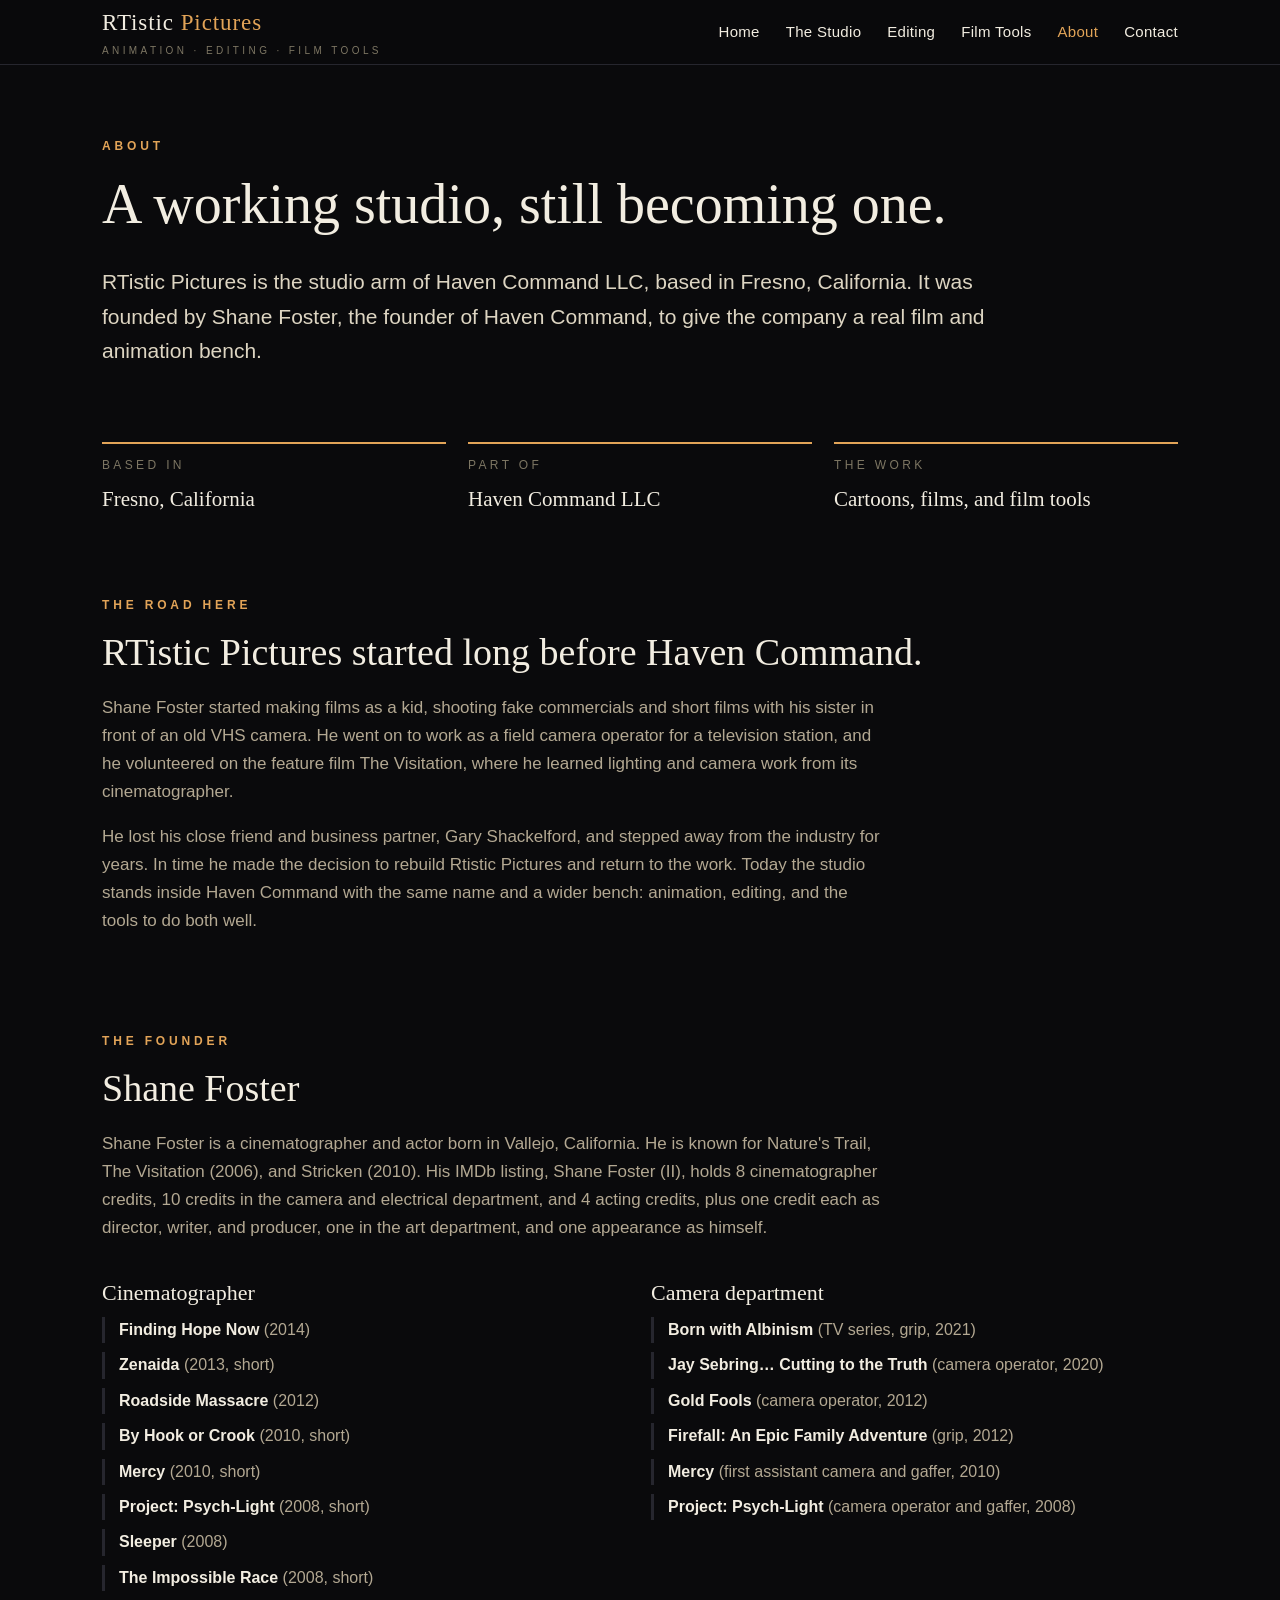
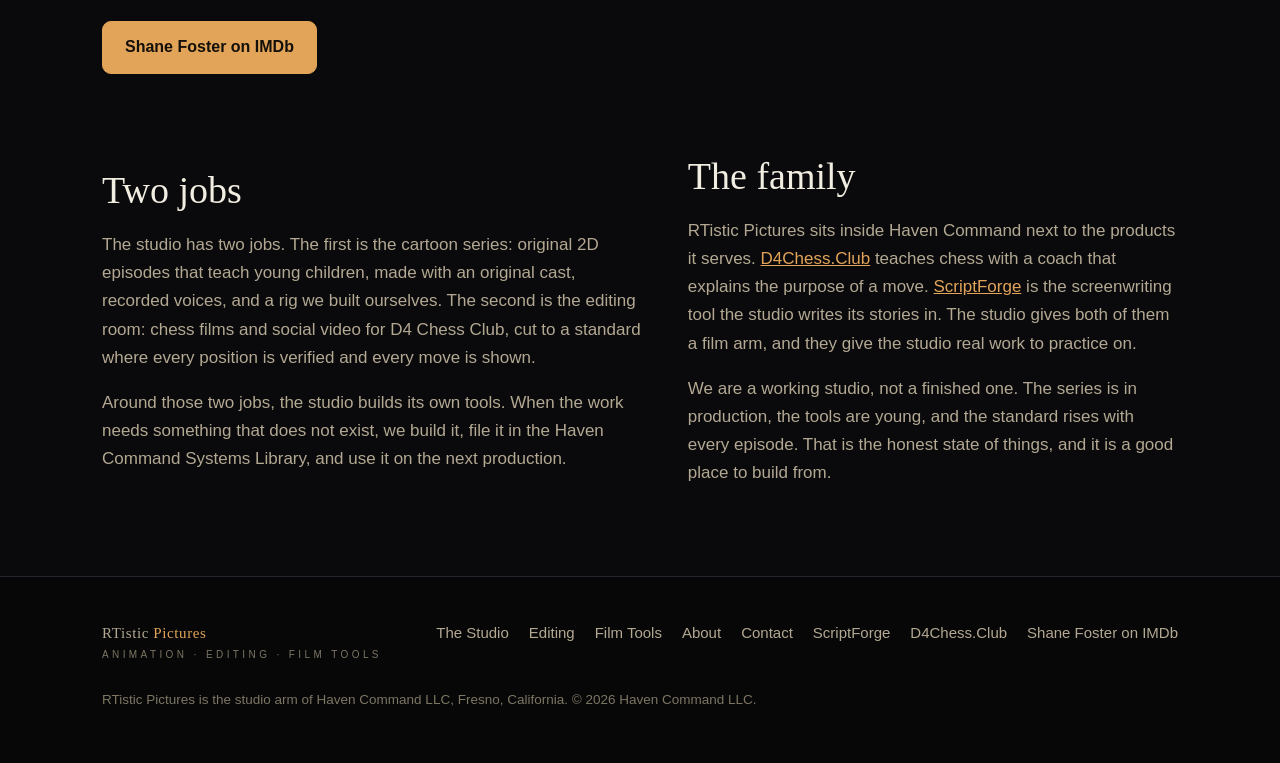
==== about.html @ b735fe20 "RTistic Pictures studio site: home, studio, editing, film tools, about (with IMDb section), contact;" ====
<!DOCTYPE html>
<html lang="en">
<head>
<meta charset="utf-8">
<meta name="viewport" content="width=device-width, initial-scale=1">
<title>About — RTistic Pictures</title>
<meta name="description" content="RTistic Pictures is the animation and editing studio of Haven Command LLC, based in Fresno, California. The studio makes a learning cartoon series for children, chess films, and its own film tools.">
<link rel="stylesheet" href="assets/css/style.css">
</head>
<body>

<header class="site-header">
  <div class="wrap">
    <a class="wordmark" href="index.html">RTistic <b>Pictures</b><small>Animation · Editing · Film Tools</small></a>
    <button class="nav-toggle" aria-label="Open menu" aria-expanded="false">☰</button>
    <nav class="main-nav" aria-label="Main">
      <a href="index.html">Home</a>
      <a href="studio.html">The Studio</a>
      <a href="editing.html">Editing</a>
      <a href="tools.html">Film Tools</a>
      <a href="about.html" aria-current="page">About</a>
      <a href="contact.html">Contact</a>
    </nav>
  </div>
</header>

<main>
  <section class="block" style="padding-bottom:36px">
    <div class="wrap">
      <p class="kicker">About</p>
      <h1>A working studio, still becoming one.</h1>
      <p class="lede">RTistic Pictures is the studio arm of Haven Command LLC, based in Fresno, California. It was founded by Shane Foster, the founder of Haven Command, to give the company a real film and animation bench.</p>
    </div>
  </section>

  <section class="block" style="padding-top:16px">
    <div class="wrap">
      <div class="facts">
        <div class="fact"><p class="k">Based in</p><p class="v">Fresno, California</p></div>
        <div class="fact"><p class="k">Part of</p><p class="v">Haven Command LLC</p></div>
        <div class="fact"><p class="k">The work</p><p class="v">Cartoons, films, and film tools</p></div>
      </div>
    </div>
  </section>

  <section class="block" style="padding-top:8px">
    <div class="wrap">
      <p class="kicker">The Road Here</p>
      <h2>RTistic Pictures started long before Haven Command.</h2>
      <p class="mute" style="max-width:46em">Shane Foster started making films as a kid, shooting fake commercials and short films with his sister in front of an old VHS camera. He went on to work as a field camera operator for a television station, and he volunteered on the feature film The Visitation, where he learned lighting and camera work from its cinematographer.</p>
      <p class="mute" style="max-width:46em">He lost his close friend and business partner, Gary Shackelford, and stepped away from the industry for years. In time he made the decision to rebuild Rtistic Pictures and return to the work. Today the studio stands inside Haven Command with the same name and a wider bench: animation, editing, and the tools to do both well.</p>
    </div>
  </section>

  <section class="block" style="padding-top:8px">
    <div class="wrap">
      <p class="kicker">The Founder</p>
      <h2>Shane Foster</h2>
      <p class="mute" style="max-width:46em">Shane Foster is a cinematographer and actor born in Vallejo, California. He is known for Nature's Trail, The Visitation (2006), and Stricken (2010). His IMDb listing, Shane Foster (II), holds 8 cinematographer credits, 10 credits in the camera and electrical department, and 4 acting credits, plus one credit each as director, writer, and producer, one in the art department, and one appearance as himself.</p>
      <div class="grid c2" style="margin-top:38px">
        <div>
          <h3>Cinematographer</h3>
          <ul class="credits">
            <li><b>Finding Hope Now</b> (2014)</li>
            <li><b>Zenaida</b> (2013, short)</li>
            <li><b>Roadside Massacre</b> (2012)</li>
            <li><b>By Hook or Crook</b> (2010, short)</li>
            <li><b>Mercy</b> (2010, short)</li>
            <li><b>Project: Psych-Light</b> (2008, short)</li>
            <li><b>Sleeper</b> (2008)</li>
            <li><b>The Impossible Race</b> (2008, short)</li>
          </ul>
        </div>
        <div>
          <h3>Camera department</h3>
          <ul class="credits">
            <li><b>Born with Albinism</b> (TV series, grip, 2021)</li>
            <li><b>Jay Sebring… Cutting to the Truth</b> (camera operator, 2020)</li>
            <li><b>Gold Fools</b> (camera operator, 2012)</li>
            <li><b>Firefall: An Epic Family Adventure</b> (grip, 2012)</li>
            <li><b>Mercy</b> (first assistant camera and gaffer, 2010)</li>
            <li><b>Project: Psych-Light</b> (camera operator and gaffer, 2008)</li>
          </ul>
        </div>
      </div>
      <div class="hero-actions">
        <a class="btn" href="https://www.imdb.com/name/nm1895702/">Shane Foster on IMDb</a>
      </div>
    </div>
  </section>

  <section class="block" style="padding-top:8px">
    <div class="wrap split">
      <div>
        <h2>Two jobs</h2>
        <p class="mute">The studio has two jobs. The first is the cartoon series: original 2D episodes that teach young children, made with an original cast, recorded voices, and a rig we built ourselves. The second is the editing room: chess films and social video for D4 Chess Club, cut to a standard where every position is verified and every move is shown.</p>
        <p class="mute">Around those two jobs, the studio builds its own tools. When the work needs something that does not exist, we build it, file it in the Haven Command Systems Library, and use it on the next production.</p>
      </div>
      <div>
        <h2>The family</h2>
        <p class="mute">RTistic Pictures sits inside Haven Command next to the products it serves. <a href="https://d4chess.club">D4Chess.Club</a> teaches chess with a coach that explains the purpose of a move. <a href="https://scriptforgeai.studio">ScriptForge</a> is the screenwriting tool the studio writes its stories in. The studio gives both of them a film arm, and they give the studio real work to practice on.</p>
        <p class="mute">We are a working studio, not a finished one. The series is in production, the tools are young, and the standard rises with every episode. That is the honest state of things, and it is a good place to build from.</p>
      </div>
    </div>
  </section>
</main>

<footer class="site-footer">
  <div class="wrap">
    <div class="cols">
      <a class="wordmark" href="index.html">RTistic <b>Pictures</b><small>Animation · Editing · Film Tools</small></a>
      <nav aria-label="Footer">
        <a href="studio.html">The Studio</a>
        <a href="editing.html">Editing</a>
        <a href="tools.html">Film Tools</a>
        <a href="about.html">About</a>
        <a href="contact.html">Contact</a>
        <a href="https://scriptforgeai.studio">ScriptForge</a>
        <a href="https://d4chess.club">D4Chess.Club</a>
        <a href="https://www.imdb.com/name/nm1895702/">Shane Foster on IMDb</a>
      </nav>
    </div>
    <p class="fine">RTistic Pictures is the studio arm of Haven Command LLC, Fresno, California. © <span data-year>2026</span> Haven Command LLC.</p>
  </div>
</footer>

<script src="assets/js/main.js"></script>
</body>
</html>
---- assets/css/style.css ----
/* RTistic Pictures — static site styles. No build step. */
:root{
  --bg:#0a0a0c;
  --bg2:#101014;
  --panel:#141419;
  --panel-line:#26262e;
  --ink:#f2ede1;
  --mute:#b3a892;
  --faint:#7d7663;
  --amber:#e2a458;
  --amber-deep:#b97f36;
  --paper:#e8e8e8;
  --serif:Georgia,'Iowan Old Style','Times New Roman',serif;
  --sans:-apple-system,BlinkMacSystemFont,'Segoe UI',Roboto,Helvetica,Arial,sans-serif;
}
*{box-sizing:border-box}
html{scroll-behavior:smooth}
body{
  margin:0;background:var(--bg);color:var(--ink);
  font-family:var(--sans);font-size:17px;line-height:1.65;
  -webkit-font-smoothing:antialiased;
}
img{max-width:100%;display:block}
a{color:var(--amber)}
a:hover{color:#f0bc77}
.wrap{max-width:1120px;margin:0 auto;padding:0 22px}

/* Header */
.site-header{
  position:sticky;top:0;z-index:50;
  background:rgba(10,10,12,.92);backdrop-filter:blur(8px);
  border-bottom:1px solid var(--panel-line);
}
.site-header .wrap{display:flex;align-items:center;justify-content:space-between;min-height:64px;gap:16px}
.wordmark{
  font-family:var(--serif);font-size:23px;letter-spacing:.04em;color:var(--ink);
  text-decoration:none;white-space:nowrap;
}
.wordmark b{color:var(--amber);font-weight:normal}
.wordmark small{
  display:block;font-family:var(--sans);font-size:10px;letter-spacing:.34em;
  color:var(--faint);text-transform:uppercase;margin-top:1px;
}
.main-nav{display:flex;gap:26px;align-items:center}
.main-nav a{
  color:var(--ink);text-decoration:none;font-size:15px;letter-spacing:.02em;padding:6px 0;
}
.main-nav a:hover,.main-nav a[aria-current="page"]{color:var(--amber)}
.nav-toggle{
  display:none;background:none;border:1px solid var(--panel-line);border-radius:8px;
  color:var(--ink);font-size:20px;line-height:1;padding:8px 12px;cursor:pointer;
}
@media (max-width:760px){
  .nav-toggle{display:block}
  .main-nav{
    display:none;position:absolute;left:0;right:0;top:64px;flex-direction:column;align-items:stretch;
    background:var(--bg2);border-bottom:1px solid var(--panel-line);padding:10px 22px 16px;gap:2px;
  }
  .main-nav.open{display:flex}
  .main-nav a{padding:10px 0;border-bottom:1px solid #1c1c22}
  .main-nav a:last-child{border-bottom:none}
}

/* Type */
h1,h2,h3{font-family:var(--serif);font-weight:normal;line-height:1.18;margin:0 0 .5em}
h1{font-size:clamp(34px,5.4vw,56px)}
h2{font-size:clamp(27px,3.6vw,38px)}
h3{font-size:22px}
.kicker{
  font-size:12px;letter-spacing:.32em;text-transform:uppercase;color:var(--amber);
  margin:0 0 14px;font-weight:600;
}
.lede{font-size:clamp(18px,2.2vw,21px);color:#ddd5c2;max-width:44em}
.mute{color:var(--mute)}
.small{font-size:14px;color:var(--mute)}

/* Hero */
.hero{
  position:relative;overflow:hidden;border-bottom:1px solid var(--panel-line);
  background:#000;
}
.hero img.bg{
  position:absolute;inset:0;width:100%;height:100%;object-fit:cover;opacity:.62;
}
.hero .shade{
  position:absolute;inset:0;
  background:linear-gradient(90deg,rgba(5,5,7,.88) 0%,rgba(5,5,7,.62) 46%,rgba(5,5,7,.18) 100%),
             linear-gradient(0deg,rgba(10,10,12,1) 0%,rgba(10,10,12,0) 30%);
}
.hero .wrap{position:relative;padding:96px 22px 88px}
.hero h1{max-width:12em}
.hero .lede{max-width:36em}
.hero-actions{display:flex;gap:14px;flex-wrap:wrap;margin-top:30px}

/* Buttons */
.btn{
  display:inline-block;text-decoration:none;font-size:16px;padding:12px 22px;border-radius:9px;
  border:1px solid var(--amber);color:#14100a;background:var(--amber);font-weight:600;
}
.btn:hover{background:#f0bc77;color:#14100a}
.btn.ghost{background:transparent;color:var(--amber)}
.btn.ghost:hover{background:rgba(226,164,88,.12);color:#f0bc77}

/* Sections and cards */
section.block{padding:72px 0}
section.block.alt{background:var(--bg2);border-top:1px solid var(--panel-line);border-bottom:1px solid var(--panel-line)}
.section-head{max-width:46em;margin-bottom:38px}
.grid{display:grid;gap:22px}
.grid.c3{grid-template-columns:repeat(3,1fr)}
.grid.c2{grid-template-columns:repeat(2,1fr)}
.grid.c4{grid-template-columns:repeat(4,1fr)}
@media (max-width:900px){.grid.c3,.grid.c4{grid-template-columns:repeat(2,1fr)}}
@media (max-width:580px){.grid.c3,.grid.c2,.grid.c4{grid-template-columns:1fr}}
.card{
  background:var(--panel);border:1px solid var(--panel-line);border-radius:14px;overflow:hidden;
  display:flex;flex-direction:column;
}
.card .art{aspect-ratio:4/3;overflow:hidden;background:#000}
.card .art img{width:100%;height:100%;object-fit:cover}
.card .body{padding:22px 22px 24px;display:flex;flex-direction:column;gap:8px;flex:1}
.card h3{margin:0}
.card p{margin:0;color:var(--mute);font-size:16px}
.card .more{margin-top:auto;padding-top:10px;font-size:15px}
.cast-card .art{aspect-ratio:3/4;background:var(--paper)}
.cast-card .art img{object-fit:contain}
.thumb-card .art{aspect-ratio:9/16;max-height:520px}
.thumb-card .art img{object-fit:cover;object-position:top}
.point{
  border-left:3px solid var(--amber);padding:4px 0 4px 20px;
}
.point h3{margin-bottom:6px}
.point p{margin:0;color:var(--mute)}
.steps{counter-reset:step;display:grid;gap:18px}
.step{
  display:flex;gap:18px;background:var(--panel);border:1px solid var(--panel-line);
  border-radius:12px;padding:20px 22px;align-items:flex-start;
}
.step .n{
  counter-increment:step;font-family:var(--serif);font-size:26px;color:var(--amber);
  min-width:38px;line-height:1.2;
}
.step .n::before{content:counter(step)}
.step p{margin:0;color:var(--mute)}
.step p b{color:var(--ink);font-weight:600}
.status{
  display:inline-block;font-size:12.5px;letter-spacing:.08em;text-transform:uppercase;
  color:var(--amber);border:1px solid var(--amber-deep);border-radius:999px;padding:3px 11px;margin-top:12px;
}
.facts{display:grid;grid-template-columns:repeat(3,1fr);gap:22px}
@media (max-width:760px){.facts{grid-template-columns:1fr}}
.fact{border-top:2px solid var(--amber);padding-top:12px}
.fact .k{font-size:12px;letter-spacing:.28em;text-transform:uppercase;color:var(--faint);margin:0 0 6px}
.fact .v{font-family:var(--serif);font-size:21px;margin:0}

.credits{list-style:none;margin:6px 0 0;padding:0;display:grid;gap:9px}
.credits li{color:var(--mute);font-size:16px;border-left:3px solid var(--panel-line);padding-left:14px}
.credits li b{color:var(--ink);font-weight:600}

/* Forms */
form.tool-form{display:grid;gap:16px;max-width:640px}
form.tool-form label{display:grid;gap:6px;font-size:15px;color:var(--ink)}
form.tool-form input,form.tool-form textarea{
  background:#0d0d10;border:1px solid var(--panel-line);border-radius:9px;color:var(--ink);
  font:inherit;font-size:16px;padding:11px 13px;width:100%;
}
form.tool-form textarea{min-height:110px;resize:vertical}
form.tool-form input:focus,form.tool-form textarea:focus{outline:2px solid var(--amber-deep);border-color:var(--amber-deep)}

/* Footer */
.site-footer{border-top:1px solid var(--panel-line);background:#070708;padding:44px 0 38px;margin-top:0}
.site-footer .cols{display:flex;gap:40px;flex-wrap:wrap;justify-content:space-between}
.site-footer nav{display:flex;gap:20px;flex-wrap:wrap}
.site-footer a{color:var(--mute);text-decoration:none;font-size:15px}
.site-footer a:hover{color:var(--amber)}
.site-footer .fine{color:var(--faint);font-size:13.5px;margin-top:26px}
.split{display:grid;grid-template-columns:1.05fr .95fr;gap:44px;align-items:center}
@media (max-width:820px){.split{grid-template-columns:1fr}}
.split figure{margin:0}
.split figure img{border-radius:14px;border:1px solid var(--panel-line)}
figcaption{font-size:13.5px;color:var(--faint);margin-top:10px}
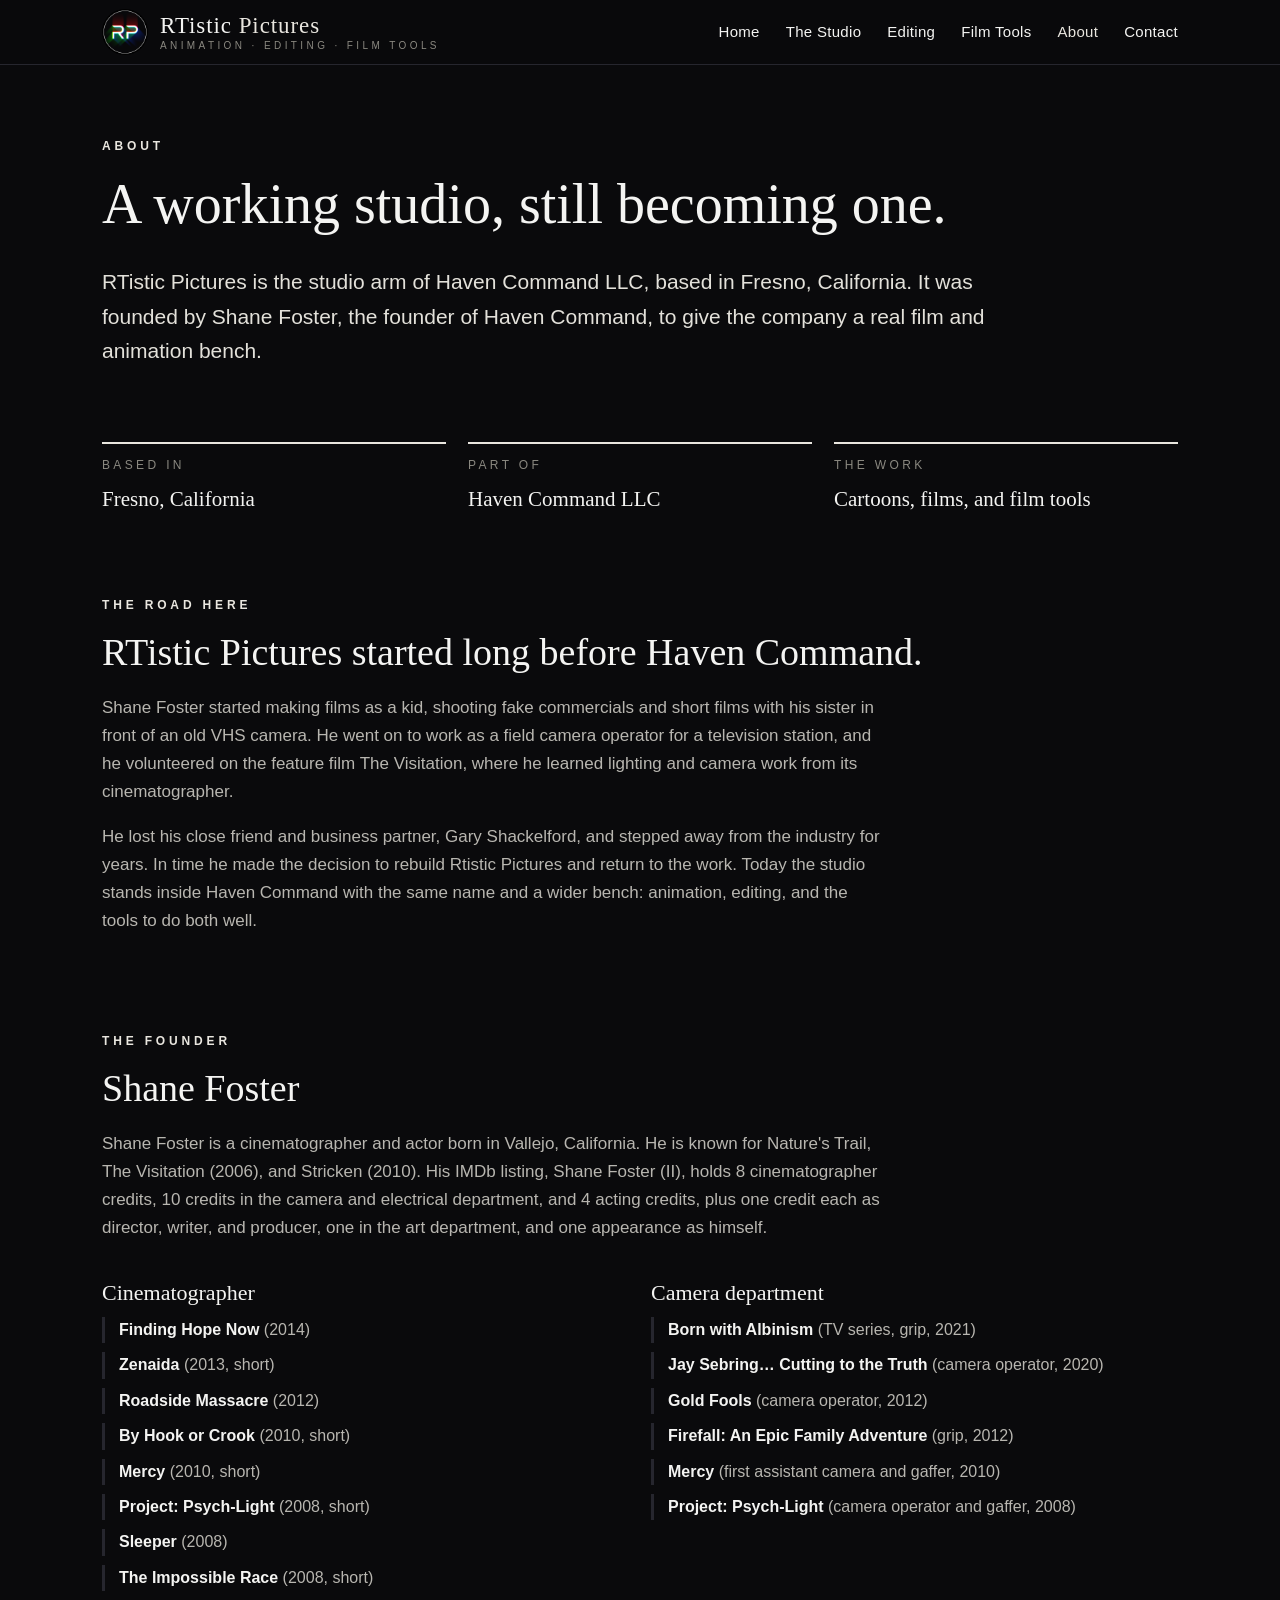
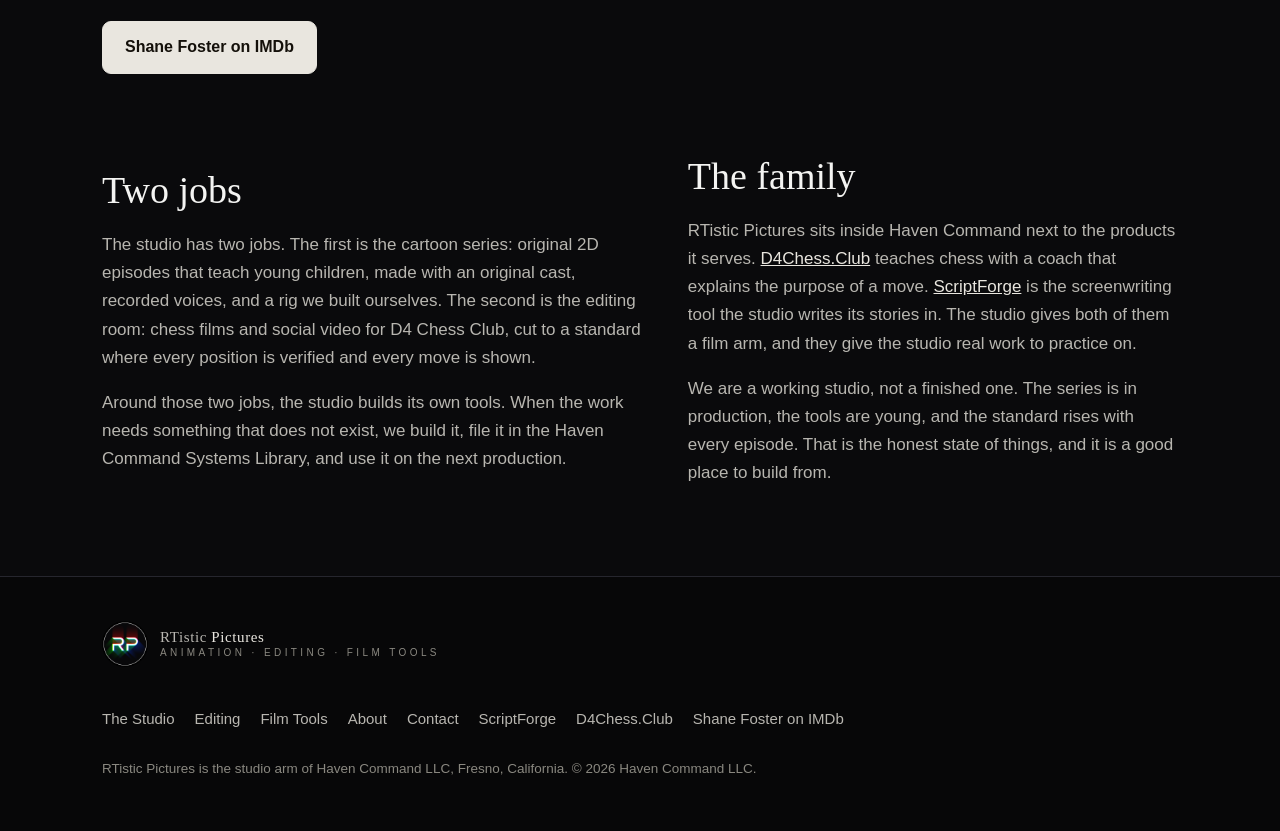
==== commit 444e66ab: "Add approved RP logo: brand mark and favicon on all pages, RGB lights hero on home, pale neutral acc" ====
--- a/about.html
+++ b/about.html
@@ -6,12 +6,13 @@
 <title>About — RTistic Pictures</title>
 <meta name="description" content="RTistic Pictures is the animation and editing studio of Haven Command LLC, based in Fresno, California. The studio makes a learning cartoon series for children, chess films, and its own film tools.">
 <link rel="stylesheet" href="assets/css/style.css">
+<link rel="icon" type="image/png" href="assets/img/logo-circle.png">
 </head>
 <body>
 
 <header class="site-header">
   <div class="wrap">
-    <a class="wordmark" href="index.html">RTistic <b>Pictures</b><small>Animation · Editing · Film Tools</small></a>
+    <a class="wordmark" href="index.html"><img class="logo-mark" src="assets/img/logo-circle.png" alt="" width="46" height="46"><span class="wm-text">RTistic <b>Pictures</b><small>Animation · Editing · Film Tools</small></span></a>
     <button class="nav-toggle" aria-label="Open menu" aria-expanded="false">☰</button>
     <nav class="main-nav" aria-label="Main">
       <a href="index.html">Home</a>
@@ -108,7 +109,7 @@
 <footer class="site-footer">
   <div class="wrap">
     <div class="cols">
-      <a class="wordmark" href="index.html">RTistic <b>Pictures</b><small>Animation · Editing · Film Tools</small></a>
+      <a class="wordmark" href="index.html"><img class="logo-mark" src="assets/img/logo-circle.png" alt="" width="46" height="46"><span class="wm-text">RTistic <b>Pictures</b><small>Animation · Editing · Film Tools</small></span></a>
       <nav aria-label="Footer">
         <a href="studio.html">The Studio</a>
         <a href="editing.html">Editing</a>
--- a/assets/css/style.css
+++ b/assets/css/style.css
@@ -4,11 +4,11 @@
   --bg2:#101014;
   --panel:#141419;
   --panel-line:#26262e;
-  --ink:#f2ede1;
-  --mute:#b3a892;
-  --faint:#7d7663;
-  --amber:#e2a458;
-  --amber-deep:#b97f36;
+  --ink:#f4f4f2;
+  --mute:#b8b6b0;
+  --faint:#8a8880;
+  --amber:#e9e6df;
+  --amber-deep:#9a968c;
   --paper:#e8e8e8;
   --serif:Georgia,'Iowan Old Style','Times New Roman',serif;
   --sans:-apple-system,BlinkMacSystemFont,'Segoe UI',Roboto,Helvetica,Arial,sans-serif;
@@ -22,7 +22,7 @@
 }
 img{max-width:100%;display:block}
 a{color:var(--amber)}
-a:hover{color:#f0bc77}
+a:hover{color:#ffffff}
 .wrap{max-width:1120px;margin:0 auto;padding:0 22px}
 
 /* Header */
@@ -35,7 +35,12 @@
 .wordmark{
   font-family:var(--serif);font-size:23px;letter-spacing:.04em;color:var(--ink);
   text-decoration:none;white-space:nowrap;
+  display:inline-flex;align-items:center;gap:12px;
 }
+.wordmark .logo-mark{
+  width:46px;height:46px;border-radius:50%;flex:none;
+}
+.wordmark .wm-text{line-height:1.15}
 .wordmark b{color:var(--amber);font-weight:normal}
 .wordmark small{
   display:block;font-family:var(--sans);font-size:10px;letter-spacing:.34em;
@@ -70,7 +75,7 @@
   font-size:12px;letter-spacing:.32em;text-transform:uppercase;color:var(--amber);
   margin:0 0 14px;font-weight:600;
 }
-.lede{font-size:clamp(18px,2.2vw,21px);color:#ddd5c2;max-width:44em}
+.lede{font-size:clamp(18px,2.2vw,21px);color:#e3e1da;max-width:44em}
 .mute{color:var(--mute)}
 .small{font-size:14px;color:var(--mute)}
 
@@ -97,9 +102,9 @@
   display:inline-block;text-decoration:none;font-size:16px;padding:12px 22px;border-radius:9px;
   border:1px solid var(--amber);color:#14100a;background:var(--amber);font-weight:600;
 }
-.btn:hover{background:#f0bc77;color:#14100a}
+.btn:hover{background:#ffffff;color:#14100a}
 .btn.ghost{background:transparent;color:var(--amber)}
-.btn.ghost:hover{background:rgba(226,164,88,.12);color:#f0bc77}
+.btn.ghost:hover{background:rgba(233,230,223,.12);color:#ffffff}
 
 /* Sections and cards */
 section.block{padding:72px 0}
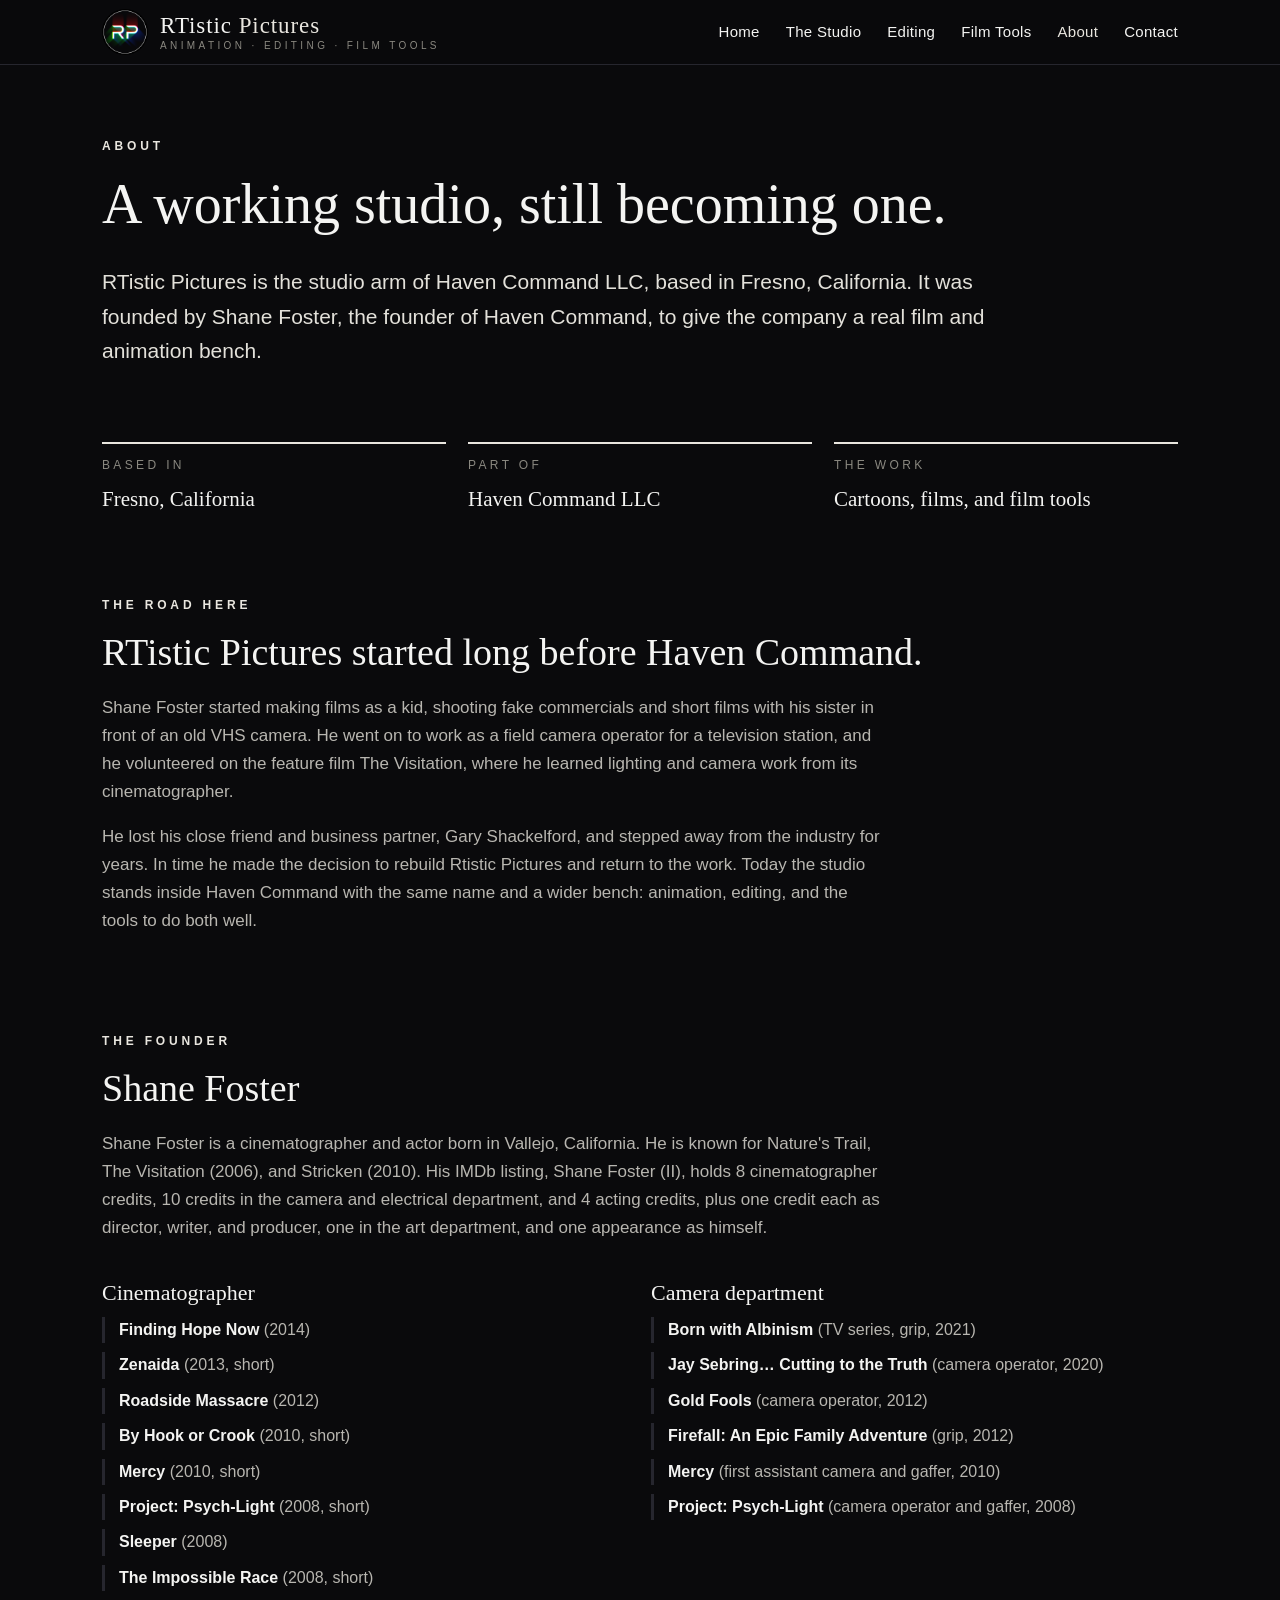
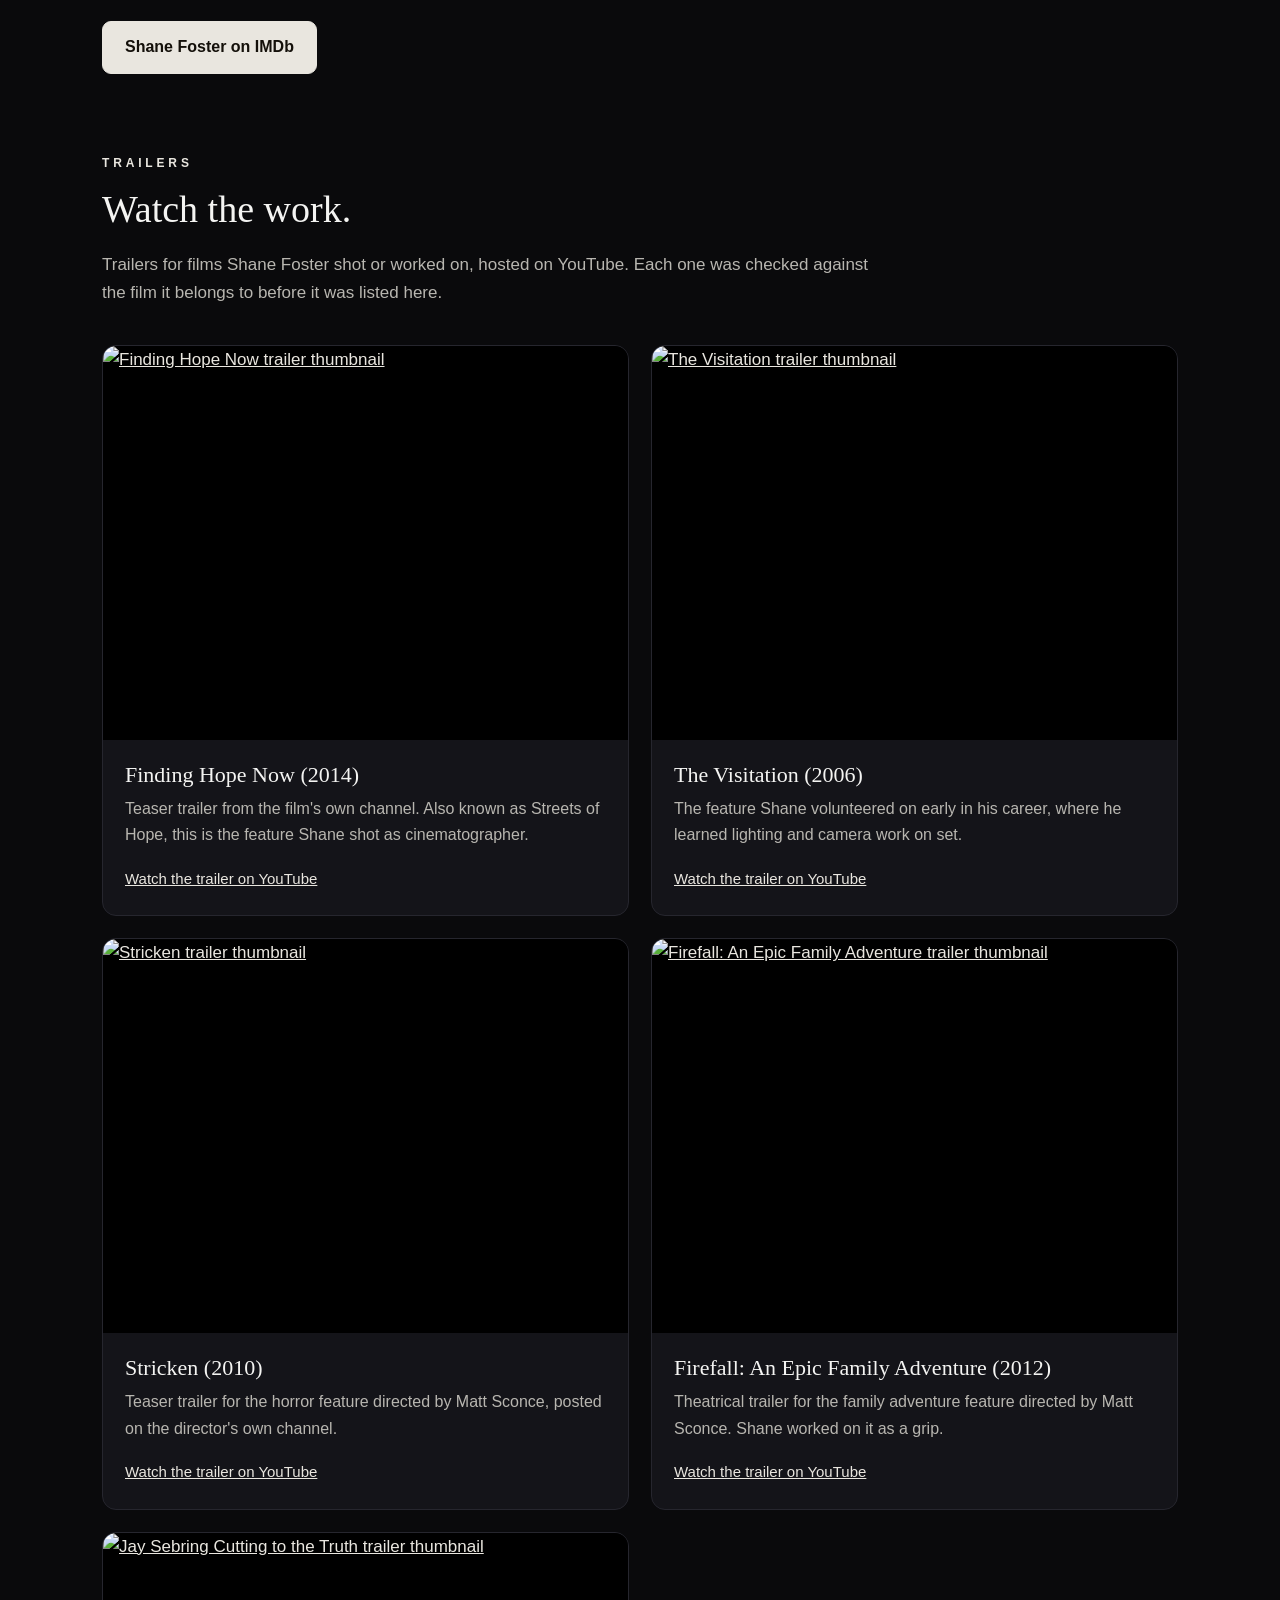
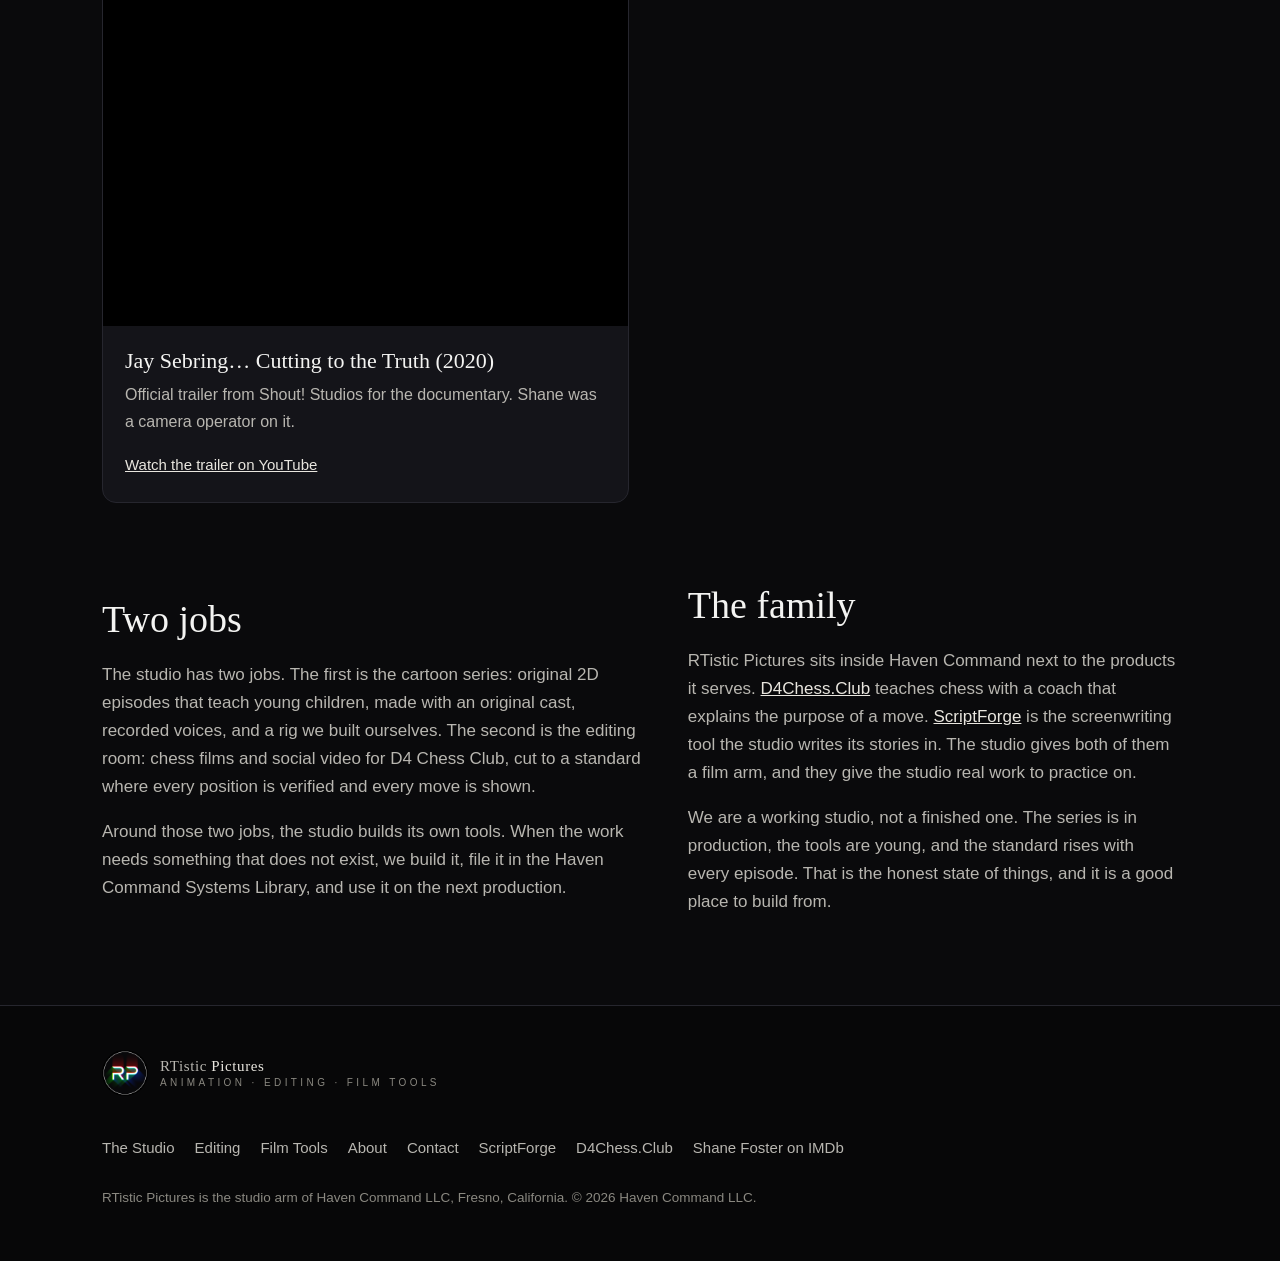
==== commit 444729d2: "Add Finding Hope Now (2014) trailer to About page Trailers section" ====
--- a/about.html
+++ b/about.html
@@ -91,6 +91,56 @@
   </section>
 
   <section class="block" style="padding-top:8px">
+    <div class="wrap">
+      <p class="kicker">Trailers</p>
+      <h2>Watch the work.</h2>
+      <p class="mute" style="max-width:46em">Trailers for films Shane Foster shot or worked on, hosted on YouTube. Each one was checked against the film it belongs to before it was listed here.</p>
+      <div class="grid c2" style="margin-top:38px">
+        <div class="card">
+          <a class="art" href="https://www.youtube.com/watch?v=ljzXtLMo9PM"><img src="https://i.ytimg.com/vi/ljzXtLMo9PM/hqdefault.jpg" alt="Finding Hope Now trailer thumbnail" loading="lazy"></a>
+          <div class="body">
+            <h3>Finding Hope Now (2014)</h3>
+            <p>Teaser trailer from the film's own channel. Also known as Streets of Hope, this is the feature Shane shot as cinematographer.</p>
+            <p class="more"><a href="https://www.youtube.com/watch?v=ljzXtLMo9PM">Watch the trailer on YouTube</a></p>
+          </div>
+        </div>
+        <div class="card">
+          <a class="art" href="https://www.youtube.com/watch?v=E-unUpAG-cE"><img src="https://i.ytimg.com/vi/E-unUpAG-cE/hqdefault.jpg" alt="The Visitation trailer thumbnail" loading="lazy"></a>
+          <div class="body">
+            <h3>The Visitation (2006)</h3>
+            <p>The feature Shane volunteered on early in his career, where he learned lighting and camera work on set.</p>
+            <p class="more"><a href="https://www.youtube.com/watch?v=E-unUpAG-cE">Watch the trailer on YouTube</a></p>
+          </div>
+        </div>
+        <div class="card">
+          <a class="art" href="https://www.youtube.com/watch?v=iNACt7UxU1Y"><img src="https://i.ytimg.com/vi/iNACt7UxU1Y/hqdefault.jpg" alt="Stricken trailer thumbnail" loading="lazy"></a>
+          <div class="body">
+            <h3>Stricken (2010)</h3>
+            <p>Teaser trailer for the horror feature directed by Matt Sconce, posted on the director's own channel.</p>
+            <p class="more"><a href="https://www.youtube.com/watch?v=iNACt7UxU1Y">Watch the trailer on YouTube</a></p>
+          </div>
+        </div>
+        <div class="card">
+          <a class="art" href="https://www.youtube.com/watch?v=ZCf7AwQ7C7I"><img src="https://i.ytimg.com/vi/ZCf7AwQ7C7I/hqdefault.jpg" alt="Firefall: An Epic Family Adventure trailer thumbnail" loading="lazy"></a>
+          <div class="body">
+            <h3>Firefall: An Epic Family Adventure (2012)</h3>
+            <p>Theatrical trailer for the family adventure feature directed by Matt Sconce. Shane worked on it as a grip.</p>
+            <p class="more"><a href="https://www.youtube.com/watch?v=ZCf7AwQ7C7I">Watch the trailer on YouTube</a></p>
+          </div>
+        </div>
+        <div class="card">
+          <a class="art" href="https://www.youtube.com/watch?v=p5mzdapsYdQ"><img src="https://i.ytimg.com/vi/p5mzdapsYdQ/hqdefault.jpg" alt="Jay Sebring Cutting to the Truth trailer thumbnail" loading="lazy"></a>
+          <div class="body">
+            <h3>Jay Sebring… Cutting to the Truth (2020)</h3>
+            <p>Official trailer from Shout! Studios for the documentary. Shane was a camera operator on it.</p>
+            <p class="more"><a href="https://www.youtube.com/watch?v=p5mzdapsYdQ">Watch the trailer on YouTube</a></p>
+          </div>
+        </div>
+      </div>
+    </div>
+  </section>
+
+  <section class="block" style="padding-top:8px">
     <div class="wrap split">
       <div>
         <h2>Two jobs</h2>
--- a/assets/css/style.css
+++ b/assets/css/style.css
@@ -164,12 +164,13 @@
 /* Forms */
 form.tool-form{display:grid;gap:16px;max-width:640px}
 form.tool-form label{display:grid;gap:6px;font-size:15px;color:var(--ink)}
-form.tool-form input,form.tool-form textarea{
+form.tool-form input,form.tool-form select,form.tool-form textarea{
   background:#0d0d10;border:1px solid var(--panel-line);border-radius:9px;color:var(--ink);
   font:inherit;font-size:16px;padding:11px 13px;width:100%;
 }
 form.tool-form textarea{min-height:110px;resize:vertical}
-form.tool-form input:focus,form.tool-form textarea:focus{outline:2px solid var(--amber-deep);border-color:var(--amber-deep)}
+form.tool-form input:focus,form.tool-form select:focus,form.tool-form textarea:focus{outline:2px solid var(--amber-deep);border-color:var(--amber-deep)}
+.hp-field{position:absolute;left:-9999px;width:1px;height:1px;overflow:hidden}
 
 /* Footer */
 .site-footer{border-top:1px solid var(--panel-line);background:#070708;padding:44px 0 38px;margin-top:0}
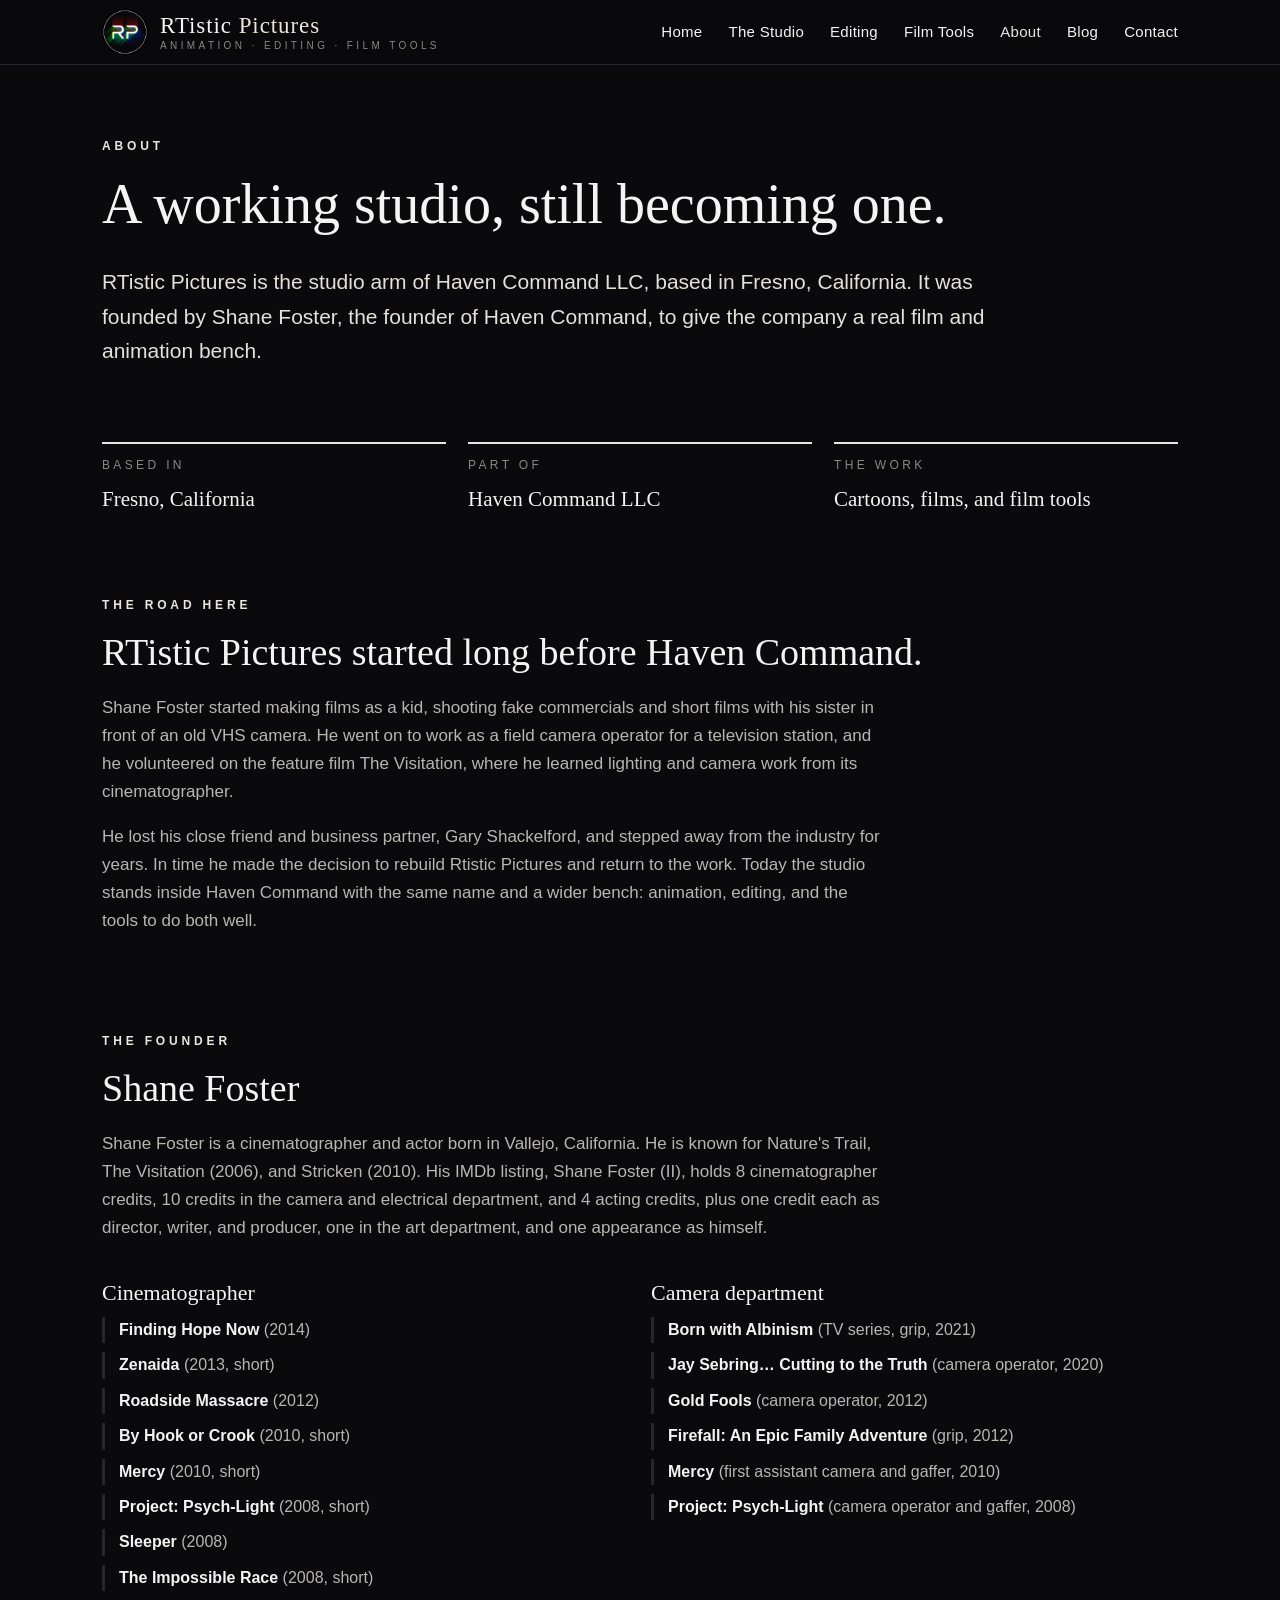
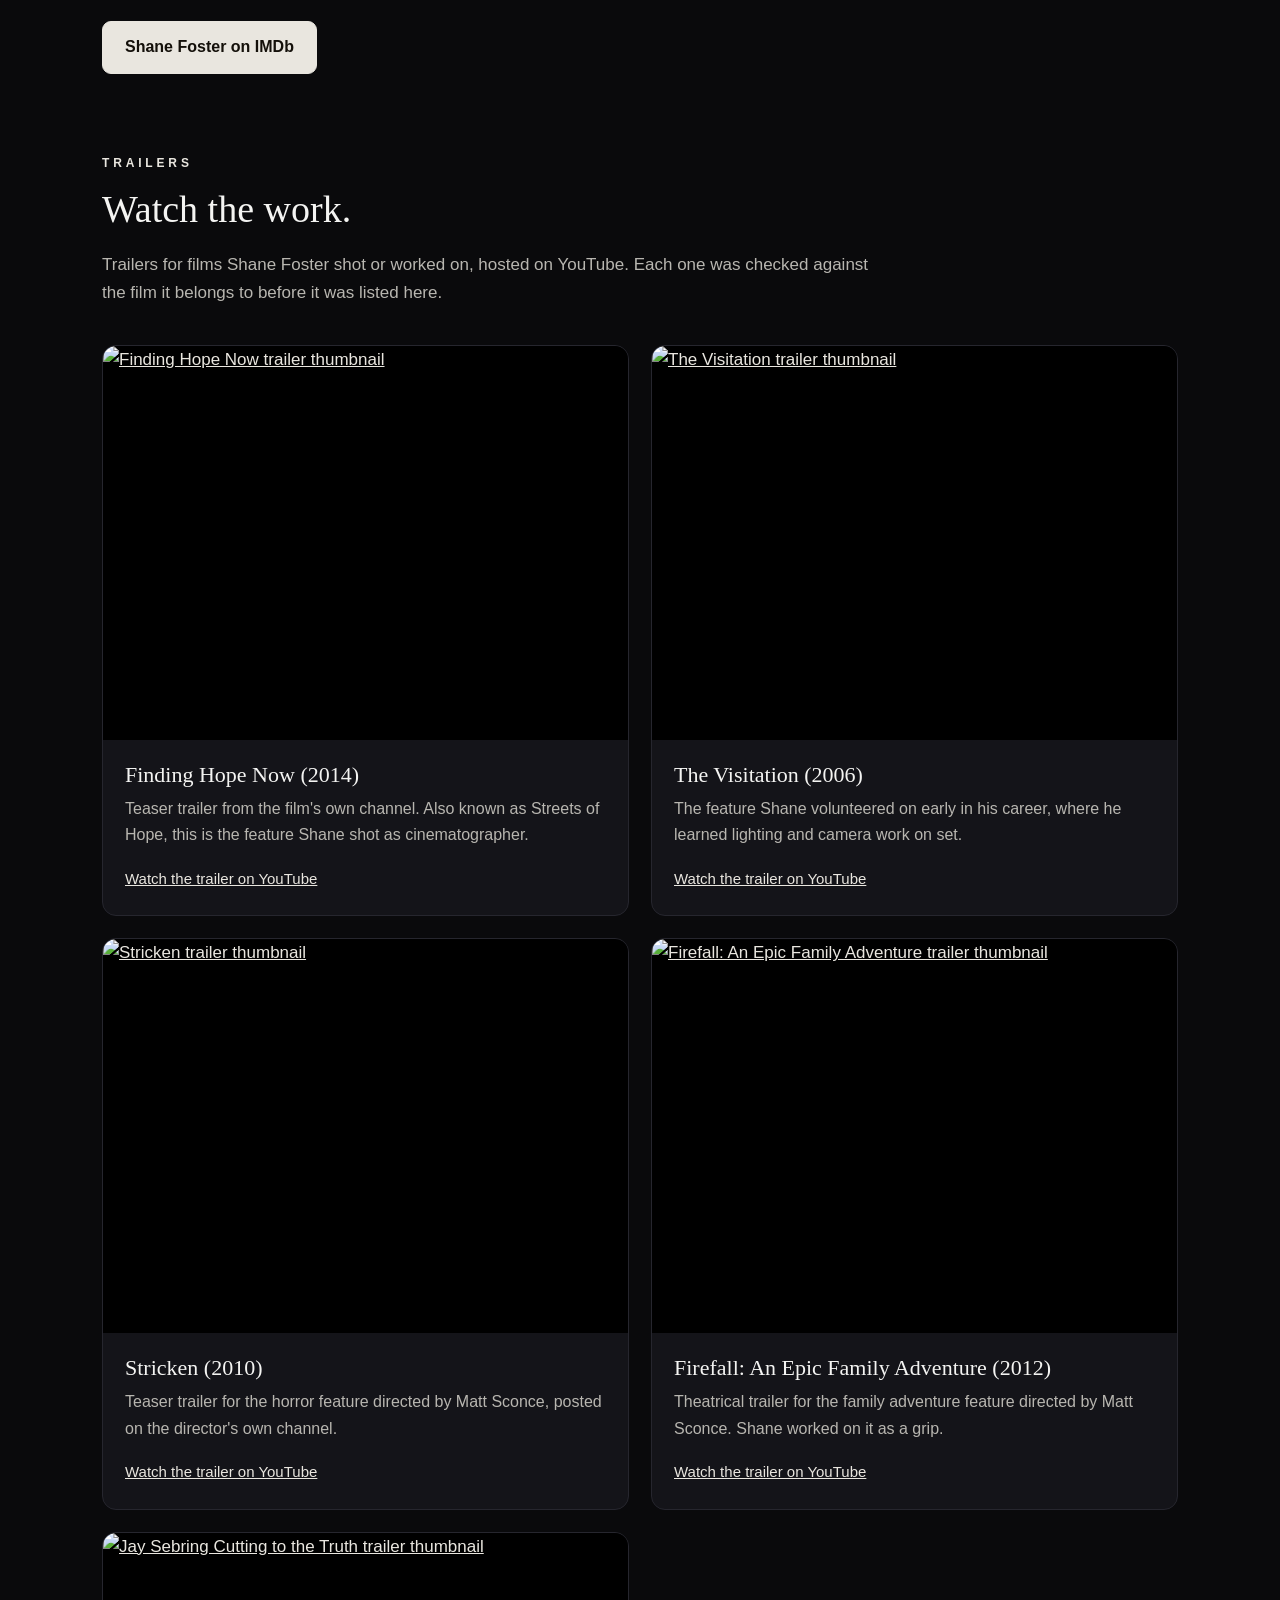
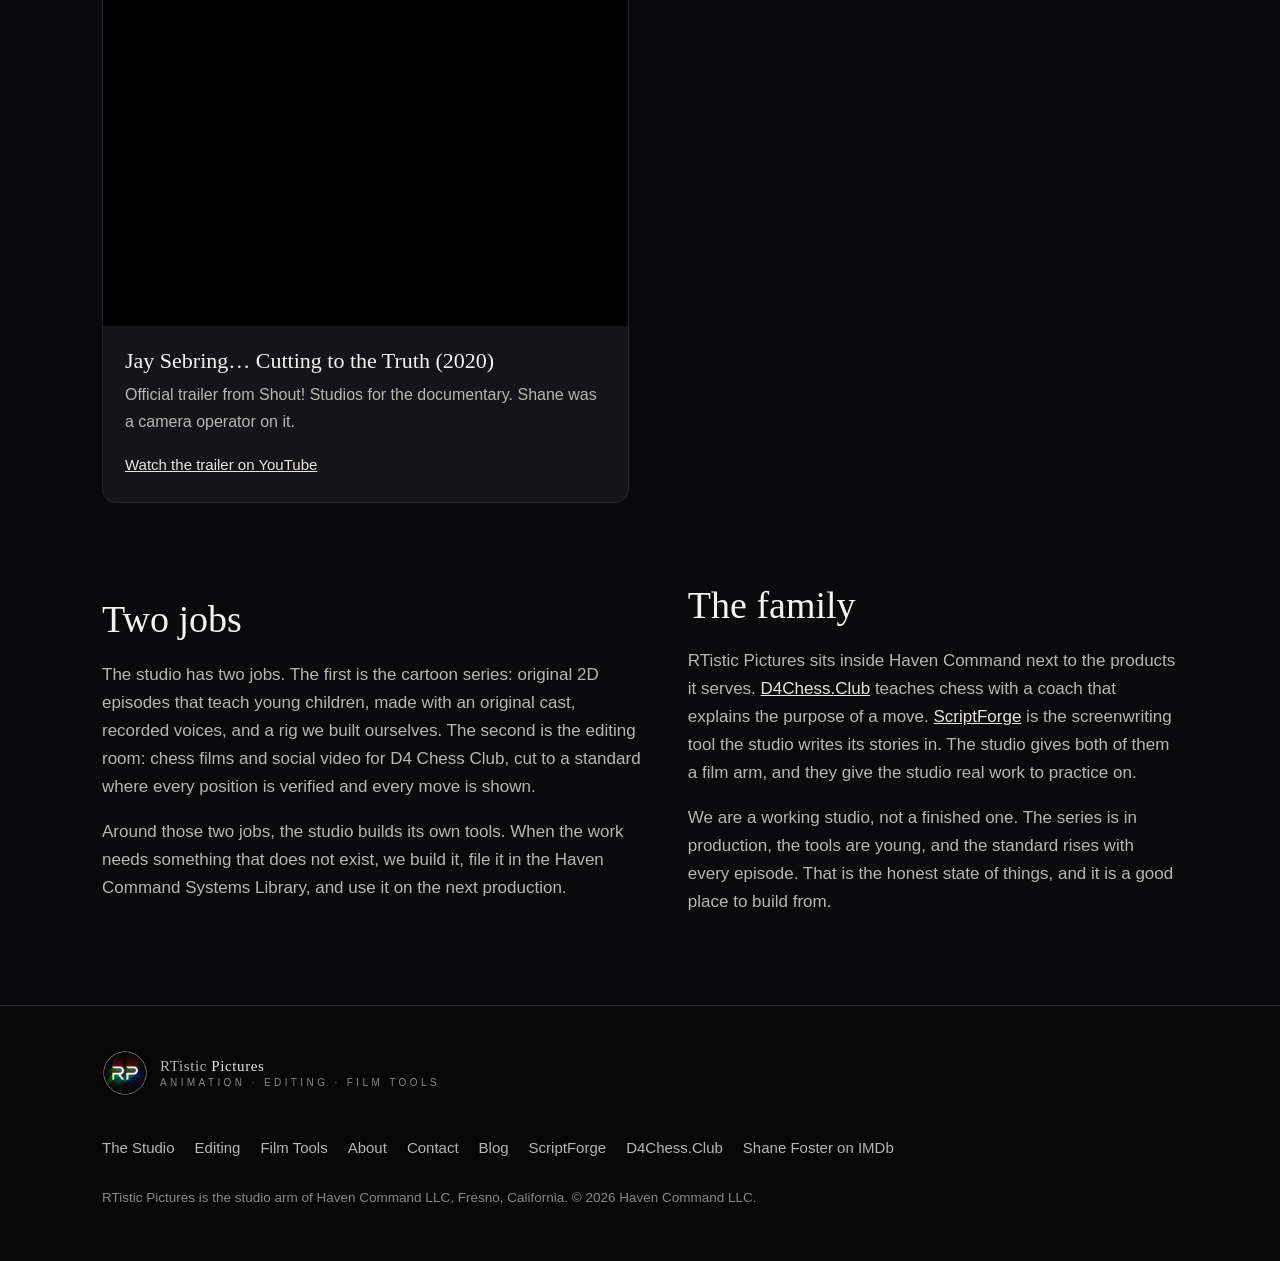
==== commit 19830a84: "Add studio blog: What the Mountains Taught Me About Surviving Film Production" ====
--- a/about.html
+++ b/about.html
@@ -20,6 +20,7 @@
       <a href="editing.html">Editing</a>
       <a href="tools.html">Film Tools</a>
       <a href="about.html" aria-current="page">About</a>
+      <a href="blog.html">Blog</a>
       <a href="contact.html">Contact</a>
     </nav>
   </div>
@@ -166,6 +167,7 @@
         <a href="tools.html">Film Tools</a>
         <a href="about.html">About</a>
         <a href="contact.html">Contact</a>
+        <a href="blog.html">Blog</a>
         <a href="https://scriptforgeai.studio">ScriptForge</a>
         <a href="https://d4chess.club">D4Chess.Club</a>
         <a href="https://www.imdb.com/name/nm1895702/">Shane Foster on IMDb</a>
